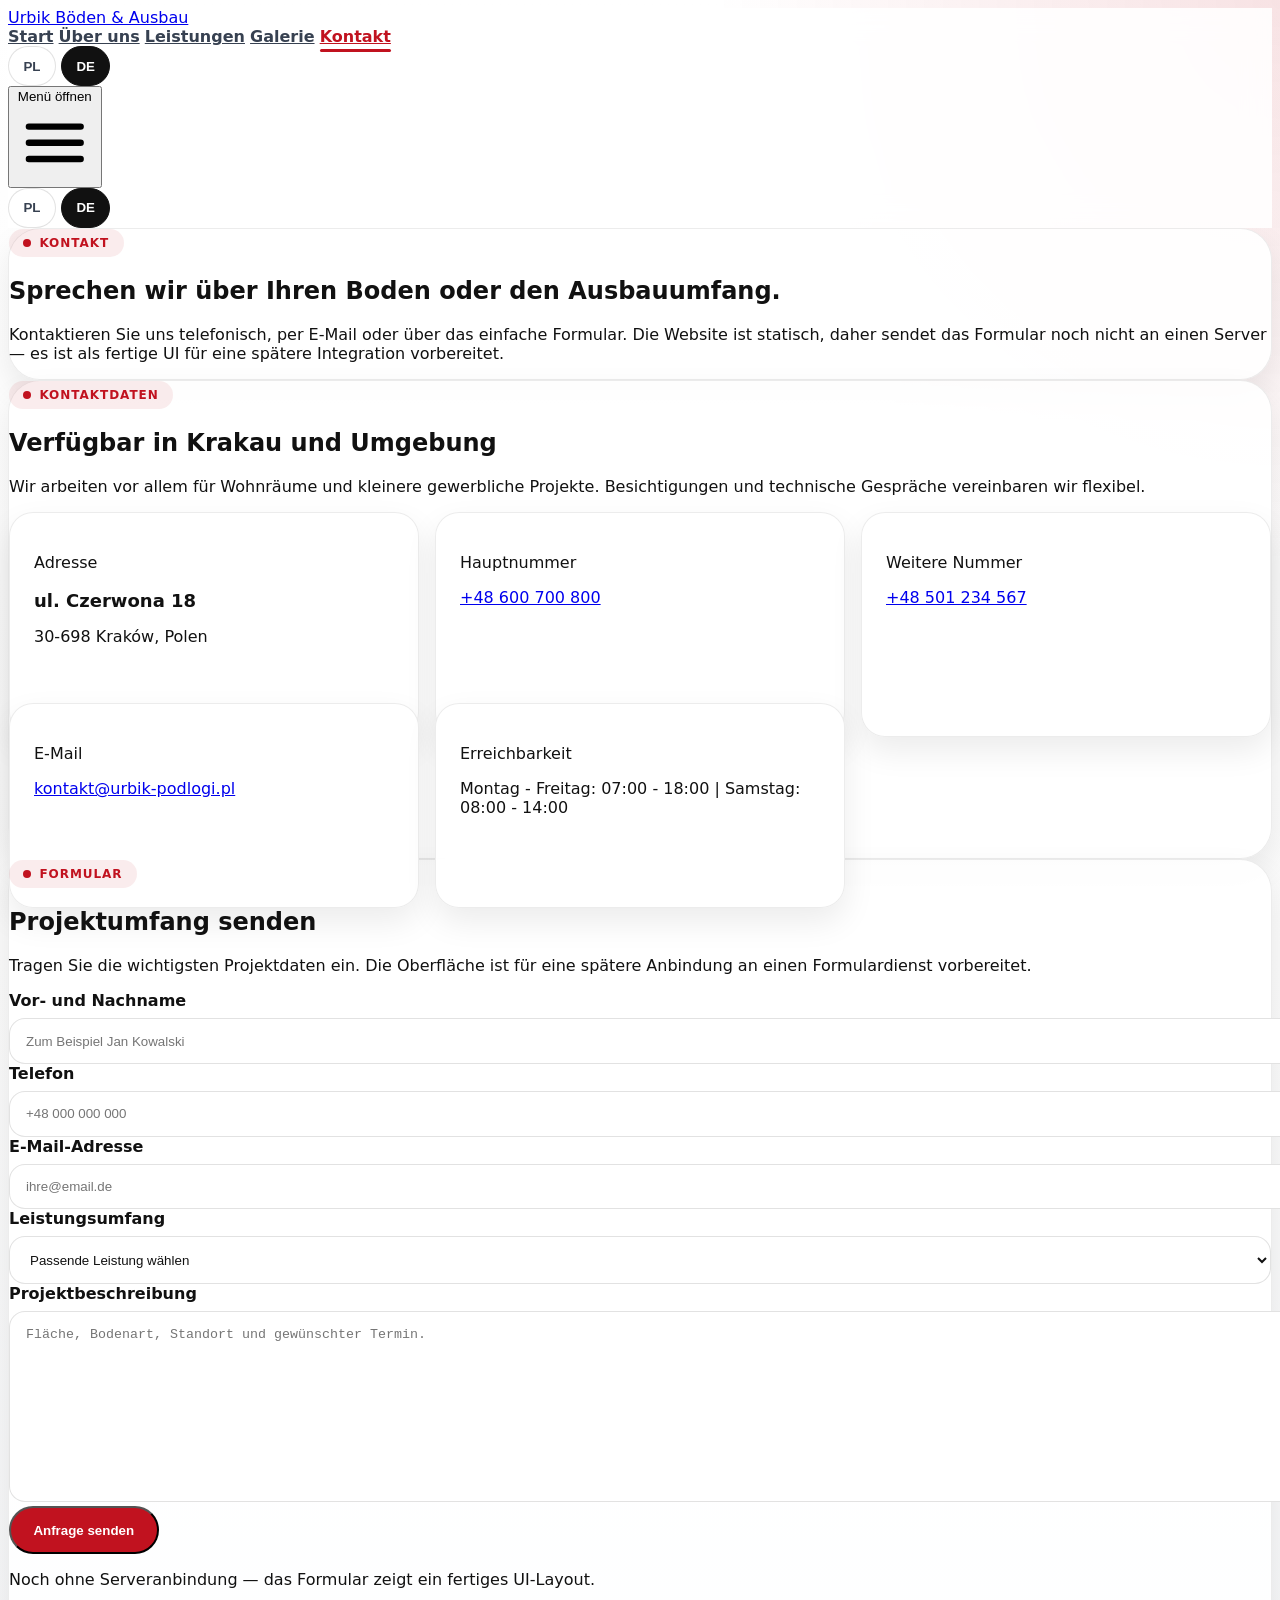
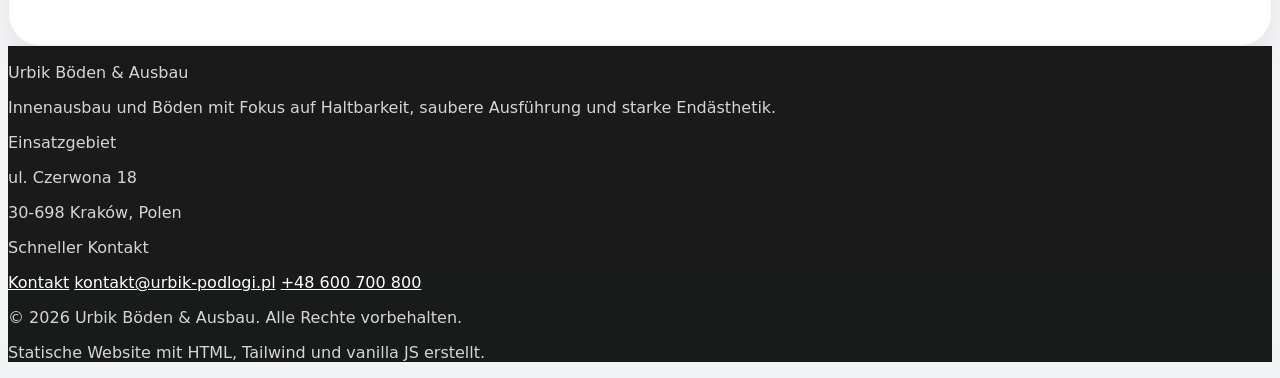
==== contact.html @ 0adbecb0 "urbik" ====
<!DOCTYPE html>
<html lang="de">
<head>
    <meta charset="UTF-8">
    <meta name="viewport" content="width=device-width, initial-scale=1.0">
    <title></title>
    <meta name="description" content="">
    <link rel="canonical" href="">
    <meta property="og:type" content="website">
    <meta property="og:title" content="">
    <meta property="og:description" content="">
    <meta property="og:url" content="">
    <meta property="og:image" content="photos/8c630f6c-326c-4067-af7d-2bb81a57c9bd.JPG">
    <meta name="theme-color" content="#111111">
    <script src="https://cdn.tailwindcss.com"></script>
    <script>
        tailwind.config = {
            theme: {
                extend: {
                    fontFamily: {
                        sans: ['Inter', 'ui-sans-serif', 'system-ui', 'sans-serif']
                    }
                }
            }
        };
    </script>
    <link rel="stylesheet" href="assets/css/styles.css">
    <!-- GA4 placeholder: replace G-XXXXXXXXXX and remove the comment wrapper.
    <script async src="https://www.googletagmanager.com/gtag/js?id=G-XXXXXXXXXX"></script>
    <script>
        window.dataLayer = window.dataLayer || [];
        function gtag(){dataLayer.push(arguments);}
        gtag('js', new Date());
        gtag('config', 'G-XXXXXXXXXX');
    </script>
    -->
    <script src="assets/js/i18n-data.js" defer></script>
    <script src="assets/js/i18n-loader.js" defer></script>
</head>
<body class="theme-body" data-page="contact">
    <a href="#main-content" class="skip-link" data-i18n="common.skipToContent"></a>
    <div class="min-h-screen flex flex-col">
        <header class="sticky top-0 z-50 border-b border-black/5 theme-surface">
            <div class="mx-auto flex max-w-7xl items-center justify-between gap-4 px-4 py-4 sm:px-6 lg:px-8">
                <a href="index.html" class="text-lg font-black tracking-[0.18em] uppercase text-black">
                    <span data-i18n="site.brand"></span>
                </a>
                <div class="flex items-center gap-3 md:gap-4">
                    <nav id="site-nav" class="site-nav fixed inset-x-4 top-20 hidden rounded-3xl border border-black/10 bg-white p-5 shadow-2xl md:static md:block md:rounded-none md:border-0 md:bg-transparent md:p-0 md:shadow-none" data-i18n-attr="aria-label:common.primaryNavigation">
                        <div class="flex flex-col gap-4 md:flex-row md:items-center md:gap-6">
                            <a href="index.html" class="nav-link" data-nav-link="home" data-i18n="navigation.home"></a>
                            <a href="about.html" class="nav-link" data-nav-link="about" data-i18n="navigation.about"></a>
                            <a href="services.html" class="nav-link" data-nav-link="services" data-i18n="navigation.services"></a>
                            <a href="gallery.html" class="nav-link" data-nav-link="gallery" data-i18n="navigation.gallery"></a>
                            <a href="contact.html" class="nav-link" data-nav-link="contact" data-i18n="navigation.contact"></a>
                        </div>
                    </nav>
                    <div class="hidden items-center gap-2 sm:flex" role="group" data-i18n-attr="aria-label:common.languageSwitcher">
                        <button type="button" class="chip-button" data-lang="pl" data-i18n="common.languages.pl"></button>
                        <button type="button" class="chip-button" data-lang="de" data-i18n="common.languages.de"></button>
                    </div>
                    <button type="button" class="inline-flex h-11 w-11 items-center justify-center rounded-full border border-black/10 bg-white text-black md:hidden" data-menu-toggle aria-controls="site-nav" aria-expanded="false">
                        <span class="sr-only" data-i18n="common.openMenu"></span>
                        <svg viewBox="0 0 24 24" class="h-5 w-5" fill="none" stroke="currentColor" stroke-width="2" aria-hidden="true">
                            <path d="M4 7h16M4 12h16M4 17h16" stroke-linecap="round"></path>
                        </svg>
                    </button>
                </div>
            </div>
            <div class="mx-auto flex max-w-7xl items-center justify-center gap-2 px-4 pb-4 sm:hidden sm:px-6 lg:px-8" role="group" data-i18n-attr="aria-label:common.languageSwitcher">
                <button type="button" class="chip-button" data-lang="pl" data-i18n="common.languages.pl"></button>
                <button type="button" class="chip-button" data-lang="de" data-i18n="common.languages.de"></button>
            </div>
        </header>

        <main id="main-content" class="flex-1">
            <section class="mx-auto max-w-7xl px-4 pb-8 pt-10 sm:px-6 lg:px-8 lg:pt-14">
                <div class="section-shell p-6 sm:p-8 lg:p-10">
                    <div class="max-w-3xl space-y-4">
                        <span class="section-label" data-i18n="contact.heroLabel"></span>
                        <h1 class="text-4xl font-black leading-tight text-black sm:text-5xl" data-i18n="contact.heroTitle"></h1>
                        <p class="text-base leading-8 text-gray-700 sm:text-lg" data-i18n="contact.heroIntro"></p>
                    </div>
                </div>
            </section>

            <section class="mx-auto max-w-7xl px-4 py-8 sm:px-6 lg:px-8">
                <div class="grid gap-8 lg:grid-cols-[minmax(0,0.95fr)_minmax(0,1.05fr)]">
                    <div class="section-shell p-6 sm:p-8 lg:p-10">
                        <div class="max-w-3xl space-y-4">
                            <span class="section-label" data-i18n="contact.detailsLabel"></span>
                            <h2 class="text-3xl font-black text-black sm:text-4xl" data-i18n="contact.detailsTitle"></h2>
                            <p class="text-base leading-8 text-gray-700 sm:text-lg" data-i18n="contact.detailsIntro"></p>
                        </div>
                        <div class="contact-grid mt-8">
                            <article class="card-item">
                                <p class="text-sm font-semibold uppercase tracking-[0.12em] text-red-700" data-i18n="contact.addressLabel"></p>
                                <h3 data-i18n="contact.address"></h3>
                                <p class="text-gray-700" data-i18n="contact.cityLine"></p>
                            </article>
                            <article class="card-item">
                                <p class="text-sm font-semibold uppercase tracking-[0.12em] text-red-700" data-i18n="contact.phonePrimaryLabel"></p>
                                <a class="text-xl font-bold text-black" href="tel:" data-contact-link="phonePrimary"></a>
                            </article>
                            <article class="card-item">
                                <p class="text-sm font-semibold uppercase tracking-[0.12em] text-red-700" data-i18n="contact.phoneSecondaryLabel"></p>
                                <a class="text-xl font-bold text-black" href="tel:" data-contact-link="phoneSecondary"></a>
                            </article>
                            <article class="card-item">
                                <p class="text-sm font-semibold uppercase tracking-[0.12em] text-red-700" data-i18n="contact.emailLabel"></p>
                                <a class="text-xl font-bold text-black break-all" href="mailto:" data-contact-link="email"></a>
                            </article>
                            <article class="card-item sm:col-span-2 lg:col-span-3">
                                <p class="text-sm font-semibold uppercase tracking-[0.12em] text-red-700" data-i18n="contact.hoursLabel"></p>
                                <p class="text-gray-700" data-i18n="contact.hours"></p>
                            </article>
                        </div>
                    </div>

                    <div class="section-shell p-6 sm:p-8 lg:p-10">
                        <div class="max-w-3xl space-y-4">
                            <span class="section-label" data-i18n="contact.formLabel"></span>
                            <h2 class="text-3xl font-black text-black sm:text-4xl" data-i18n="contact.formTitle"></h2>
                            <p class="text-base leading-8 text-gray-700 sm:text-lg" data-i18n="contact.formIntro"></p>
                        </div>
                        <form class="mt-8 grid gap-5" data-contact-form novalidate>
                            <div>
                                <label class="field-label" for="name" data-i18n="contact.form.nameLabel"></label>
                                <input id="name" name="name" type="text" class="field-input" data-i18n-attr="placeholder:contact.form.namePlaceholder" autocomplete="name">
                            </div>
                            <div class="grid gap-5 sm:grid-cols-2">
                                <div>
                                    <label class="field-label" for="phone" data-i18n="contact.form.phoneLabel"></label>
                                    <input id="phone" name="phone" type="tel" class="field-input" data-i18n-attr="placeholder:contact.form.phonePlaceholder" autocomplete="tel">
                                </div>
                                <div>
                                    <label class="field-label" for="email" data-i18n="contact.form.emailLabel"></label>
                                    <input id="email" name="email" type="email" class="field-input" data-i18n-attr="placeholder:contact.form.emailPlaceholder" autocomplete="email">
                                </div>
                            </div>
                            <div>
                                <label class="field-label" for="service" data-i18n="contact.form.serviceLabel"></label>
                                <select id="service" name="service" class="field-select" data-contact-service-select></select>
                            </div>
                            <div>
                                <label class="field-label" for="message" data-i18n="contact.form.messageLabel"></label>
                                <textarea id="message" name="message" class="field-textarea" data-i18n-attr="placeholder:contact.form.messagePlaceholder"></textarea>
                            </div>
                            <div class="flex flex-col gap-3 sm:flex-row sm:items-center sm:justify-between">
                                <button type="submit" class="btn-primary" data-i18n="contact.form.submit"></button>
                                <p class="text-sm text-gray-500" data-i18n="contact.form.disclaimer"></p>
                            </div>
                            <p class="form-status" data-form-status aria-live="polite"></p>
                        </form>
                    </div>
                </div>
            </section>
        </main>

        <footer class="footer-shell mt-auto">
            <div class="mx-auto grid max-w-7xl gap-8 px-4 py-10 sm:px-6 lg:grid-cols-[minmax(0,1.2fr)_repeat(2,minmax(0,0.8fr))] lg:px-8">
                <div class="space-y-4">
                    <p class="text-lg font-black uppercase tracking-[0.18em] text-white" data-i18n="site.brand"></p>
                    <p class="max-w-md text-sm leading-7 text-white/70" data-i18n="footer.tagline"></p>
                </div>
                <div class="space-y-3 text-sm leading-7">
                    <p class="font-semibold text-white" data-i18n="footer.locationLabel"></p>
                    <p data-i18n="contact.address"></p>
                    <p data-i18n="contact.cityLine"></p>
                </div>
                <div class="space-y-3 text-sm leading-7">
                    <p class="font-semibold text-white" data-i18n="footer.contactLabel"></p>
                    <a href="contact.html" data-i18n="navigation.contact"></a>
                    <a href="mailto:" data-contact-link="email"></a>
                    <a href="tel:" data-contact-link="phonePrimary"></a>
                </div>
            </div>
            <div class="border-t border-white/10">
                <div class="mx-auto flex max-w-7xl flex-col gap-2 px-4 py-4 text-sm text-white/65 sm:px-6 sm:flex-row sm:items-center sm:justify-between lg:px-8">
                    <p><span>&copy; </span><span data-current-year></span><span> </span><span data-i18n="site.brand"></span><span>. </span><span data-i18n="footer.rights"></span></p>
                    <p data-i18n="footer.credit"></p>
                </div>
            </div>
        </footer>
    </div>

    <div class="lightbox" data-lightbox hidden>
        <div class="lightbox-panel" role="dialog" aria-modal="true" aria-labelledby="lightbox-title" aria-describedby="lightbox-description">
            <div class="lightbox-toolbar">
                <div class="flex gap-2">
                    <button type="button" class="chip-button" data-lightbox-prev>
                        <span aria-hidden="true">&#8592;</span>
                        <span class="sr-only" data-i18n="common.previousImage"></span>
                    </button>
                    <button type="button" class="chip-button" data-lightbox-next>
                        <span aria-hidden="true">&#8594;</span>
                        <span class="sr-only" data-i18n="common.nextImage"></span>
                    </button>
                </div>
                <button type="button" class="chip-button" data-lightbox-close>
                    <span aria-hidden="true">&#10005;</span>
                    <span class="sr-only" data-i18n="common.closeLightbox"></span>
                </button>
            </div>
            <img src="" alt="" data-lightbox-image>
            <div class="lightbox-caption">
                <h3 id="lightbox-title" class="text-2xl font-bold"></h3>
                <p id="lightbox-description"></p>
            </div>
        </div>
    </div>
</body>
</html>
---- assets/css/styles.css ----
:root {
	--color-black: #111111;
	--color-white: #ffffff;
	--color-red: #c1121f;
	--color-red-dark: #8f0d16;
	--color-gray-100: #f5f5f5;
	--color-gray-200: #e5e5e5;
	--color-gray-400: #9ca3af;
	--color-gray-700: #374151;
	--color-gray-900: #1f2937;
	--shadow-soft: 0 20px 45px rgba(17, 17, 17, 0.12);
	--shadow-card: 0 14px 32px rgba(17, 17, 17, 0.08);
	--radius-lg: 1.5rem;
}

html {
	scroll-behavior: smooth;
}

body {
	font-family: Inter, ui-sans-serif, system-ui, -apple-system, BlinkMacSystemFont, "Segoe UI", sans-serif;
	background: var(--color-white);
	color: var(--color-black);
}

.theme-body {
	background:
		radial-gradient(circle at top right, rgba(193, 18, 31, 0.12), transparent 24%),
		linear-gradient(180deg, #ffffff 0%, #fafafa 48%, #f3f4f6 100%);
}

.skip-link {
	position: absolute;
	left: 1rem;
	top: -4rem;
	z-index: 60;
	border-radius: 9999px;
	background: var(--color-black);
	color: var(--color-white);
	padding: 0.75rem 1rem;
	transition: top 0.2s ease;
}

.skip-link:focus {
	top: 1rem;
}

.theme-surface {
	background: rgba(255, 255, 255, 0.88);
	backdrop-filter: blur(14px);
}

.theme-panel {
	background: rgba(255, 255, 255, 0.94);
	border: 1px solid rgba(17, 17, 17, 0.08);
	border-radius: var(--radius-lg);
	box-shadow: var(--shadow-card);
}

.theme-panel-dark {
	background: rgba(17, 17, 17, 0.96);
	color: var(--color-white);
	border-radius: var(--radius-lg);
	box-shadow: var(--shadow-soft);
}

.section-shell {
	border-radius: 2rem;
	border: 1px solid rgba(17, 17, 17, 0.08);
	background: rgba(255, 255, 255, 0.9);
	box-shadow: var(--shadow-card);
}

.section-label {
	display: inline-flex;
	align-items: center;
	gap: 0.5rem;
	border-radius: 9999px;
	background: rgba(193, 18, 31, 0.08);
	color: var(--color-red);
	font-size: 0.75rem;
	font-weight: 700;
	letter-spacing: 0.08em;
	padding: 0.45rem 0.9rem;
	text-transform: uppercase;
}

.section-label::before {
	content: "";
	width: 0.5rem;
	height: 0.5rem;
	border-radius: 9999px;
	background: currentColor;
}

.btn-primary,
.btn-secondary,
.chip-button {
	display: inline-flex;
	align-items: center;
	justify-content: center;
	border-radius: 9999px;
	font-weight: 700;
	transition: transform 0.2s ease, background-color 0.2s ease, color 0.2s ease, border-color 0.2s ease;
}

.btn-primary {
	background: var(--color-red);
	color: var(--color-white);
	min-height: 3rem;
	padding: 0.85rem 1.4rem;
}

.btn-primary:hover,
.btn-primary:focus-visible {
	background: var(--color-red-dark);
	transform: translateY(-1px);
}

.btn-secondary {
	border: 1px solid rgba(17, 17, 17, 0.16);
	color: var(--color-black);
	min-height: 3rem;
	padding: 0.85rem 1.4rem;
}

.btn-secondary:hover,
.btn-secondary:focus-visible {
	border-color: rgba(193, 18, 31, 0.5);
	color: var(--color-red);
	transform: translateY(-1px);
}

.chip-button {
	border: 1px solid rgba(17, 17, 17, 0.12);
	background: rgba(255, 255, 255, 0.9);
	color: var(--color-gray-700);
	min-width: 3rem;
	min-height: 2.5rem;
	padding: 0.55rem 0.9rem;
}

.chip-button[aria-pressed="true"] {
	background: var(--color-black);
	border-color: var(--color-black);
	color: var(--color-white);
}

.nav-link {
	position: relative;
	color: var(--color-gray-700);
	font-weight: 600;
	transition: color 0.2s ease;
}

.nav-link:hover,
.nav-link:focus-visible,
.nav-link.is-active {
	color: var(--color-red);
}

.nav-link.is-active::after {
	content: "";
	position: absolute;
	left: 0;
	bottom: -0.35rem;
	width: 100%;
	height: 0.15rem;
	border-radius: 9999px;
	background: currentColor;
}

.hero-grid {
	display: grid;
	gap: 1.5rem;
}

.hero-visual {
	position: relative;
	overflow: hidden;
	min-height: 22rem;
	border-radius: 2rem;
	background: linear-gradient(135deg, rgba(17, 17, 17, 0.96), rgba(55, 65, 81, 0.96));
}

.hero-visual::before {
	content: "";
	position: absolute;
	inset: 0;
	background: linear-gradient(180deg, rgba(193, 18, 31, 0.18), rgba(17, 17, 17, 0));
}

.hero-image-stack {
	position: absolute;
	inset: 1.5rem;
	display: grid;
	grid-template-columns: repeat(2, minmax(0, 1fr));
	gap: 1rem;
}

.hero-image-stack img {
	width: 100%;
	height: 100%;
	object-fit: cover;
	border-radius: 1.25rem;
	box-shadow: var(--shadow-soft);
}

.hero-image-stack img:nth-child(2) {
	margin-top: 2rem;
}

.hero-image-stack img:nth-child(3) {
	margin-top: -1rem;
}

.info-grid,
.card-grid,
.preview-grid,
.contact-grid {
	display: grid;
	gap: 1rem;
}

.card-item {
	height: 100%;
	border-radius: 1.5rem;
	background: rgba(255, 255, 255, 0.96);
	border: 1px solid rgba(17, 17, 17, 0.08);
	box-shadow: var(--shadow-card);
	padding: 1.5rem;
}

.card-item h3 {
	font-size: 1.125rem;
	font-weight: 700;
	margin-bottom: 0.75rem;
}

.detail-list {
	display: grid;
	gap: 0.5rem;
	margin-top: 1rem;
	color: var(--color-gray-700);
}

.detail-list li {
	display: flex;
	align-items: flex-start;
	gap: 0.65rem;
}

.detail-list li::before {
	content: "";
	width: 0.55rem;
	height: 0.55rem;
	margin-top: 0.45rem;
	border-radius: 9999px;
	background: var(--color-red);
	flex-shrink: 0;
}

.gallery-columns {
	columns: 1;
	column-gap: 1rem;
}

.gallery-card,
.preview-card {
	break-inside: avoid;
	margin-bottom: 1rem;
	overflow: hidden;
	border-radius: 1.5rem;
	border: 1px solid rgba(17, 17, 17, 0.08);
	background: rgba(255, 255, 255, 0.98);
	box-shadow: var(--shadow-card);
}

.gallery-card {
	width: 100%;
	text-align: left;
}

.gallery-card img,
.preview-card img {
	display: block;
	width: 100%;
	height: auto;
}

.gallery-card figcaption,
.preview-card figcaption {
	display: grid;
	gap: 0.45rem;
	padding: 1rem 1rem 1.1rem;
}

.gallery-card-title,
.preview-card-title {
	font-size: 1rem;
	font-weight: 700;
}

.gallery-card-description,
.preview-card-description {
	color: var(--color-gray-700);
	font-size: 0.95rem;
	line-height: 1.65;
}

.gallery-card:hover,
.gallery-card:focus-visible {
	transform: translateY(-2px);
}

.lightbox {
	position: fixed;
	inset: 0;
	z-index: 80;
	display: flex;
	align-items: center;
	justify-content: center;
	padding: 1rem;
	background: rgba(17, 17, 17, 0.88);
}

.lightbox[hidden] {
	display: none;
}

.lightbox-panel {
	width: min(100%, 70rem);
	max-height: 90vh;
	overflow: auto;
	border-radius: 1.75rem;
	background: #111111;
	color: var(--color-white);
	box-shadow: var(--shadow-soft);
}

.lightbox-panel img {
	width: 100%;
	max-height: 68vh;
	object-fit: contain;
	background: #000000;
}

.lightbox-toolbar {
	display: flex;
	align-items: center;
	justify-content: space-between;
	gap: 1rem;
	padding: 1rem;
}

.lightbox-caption {
	display: grid;
	gap: 0.45rem;
	padding: 0 1rem 1.5rem;
}

.lightbox-caption p {
	color: rgba(255, 255, 255, 0.78);
}

.field-label {
	display: block;
	font-weight: 700;
	margin-bottom: 0.5rem;
}

.field-input,
.field-select,
.field-textarea {
	width: 100%;
	border-radius: 1rem;
	border: 1px solid rgba(17, 17, 17, 0.12);
	background: rgba(255, 255, 255, 0.98);
	color: var(--color-black);
	padding: 0.9rem 1rem;
}

.field-input:focus,
.field-select:focus,
.field-textarea:focus,
.chip-button:focus-visible,
.gallery-card:focus-visible,
.btn-primary:focus-visible,
.btn-secondary:focus-visible,
.nav-link:focus-visible {
	outline: 3px solid rgba(193, 18, 31, 0.24);
	outline-offset: 2px;
}

.field-textarea {
	min-height: 10rem;
	resize: vertical;
}

.form-status {
	min-height: 1.5rem;
	color: var(--color-red-dark);
	font-weight: 600;
}

.footer-shell {
	border-top: 1px solid rgba(17, 17, 17, 0.08);
	background: rgba(17, 17, 17, 0.96);
	color: rgba(255, 255, 255, 0.82);
}

.footer-shell a {
	color: var(--color-white);
}

@media (min-width: 640px) {
	.gallery-columns {
		columns: 2;
	}

	.info-grid,
	.preview-grid,
	.contact-grid {
		grid-template-columns: repeat(2, minmax(0, 1fr));
	}
}

@media (min-width: 768px) {
	.hero-grid {
		grid-template-columns: minmax(0, 1.15fr) minmax(0, 0.85fr);
		align-items: stretch;
	}

	.card-grid {
		grid-template-columns: repeat(2, minmax(0, 1fr));
	}
}

@media (min-width: 1024px) {
	.gallery-columns {
		columns: 3;
	}

	.info-grid,
	.preview-grid,
	.contact-grid,
	.card-grid {
		grid-template-columns: repeat(3, minmax(0, 1fr));
	}
}
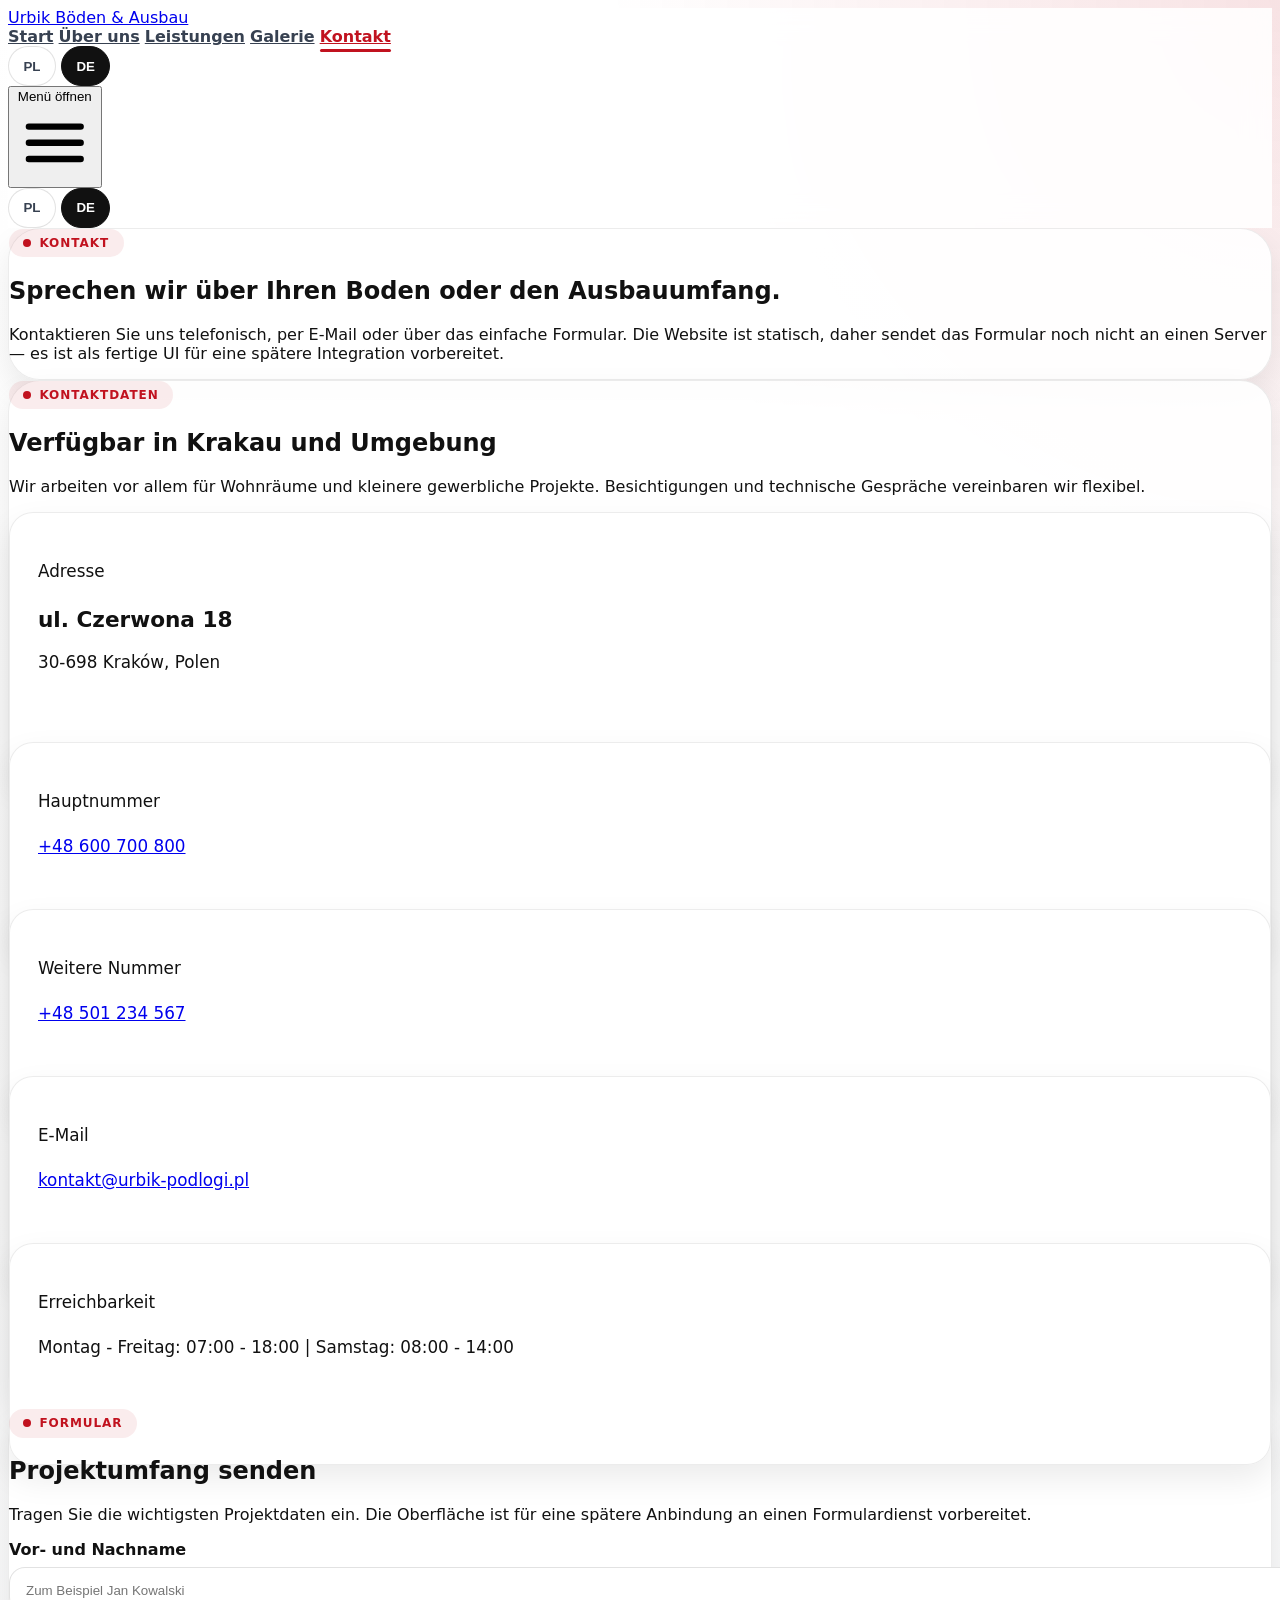
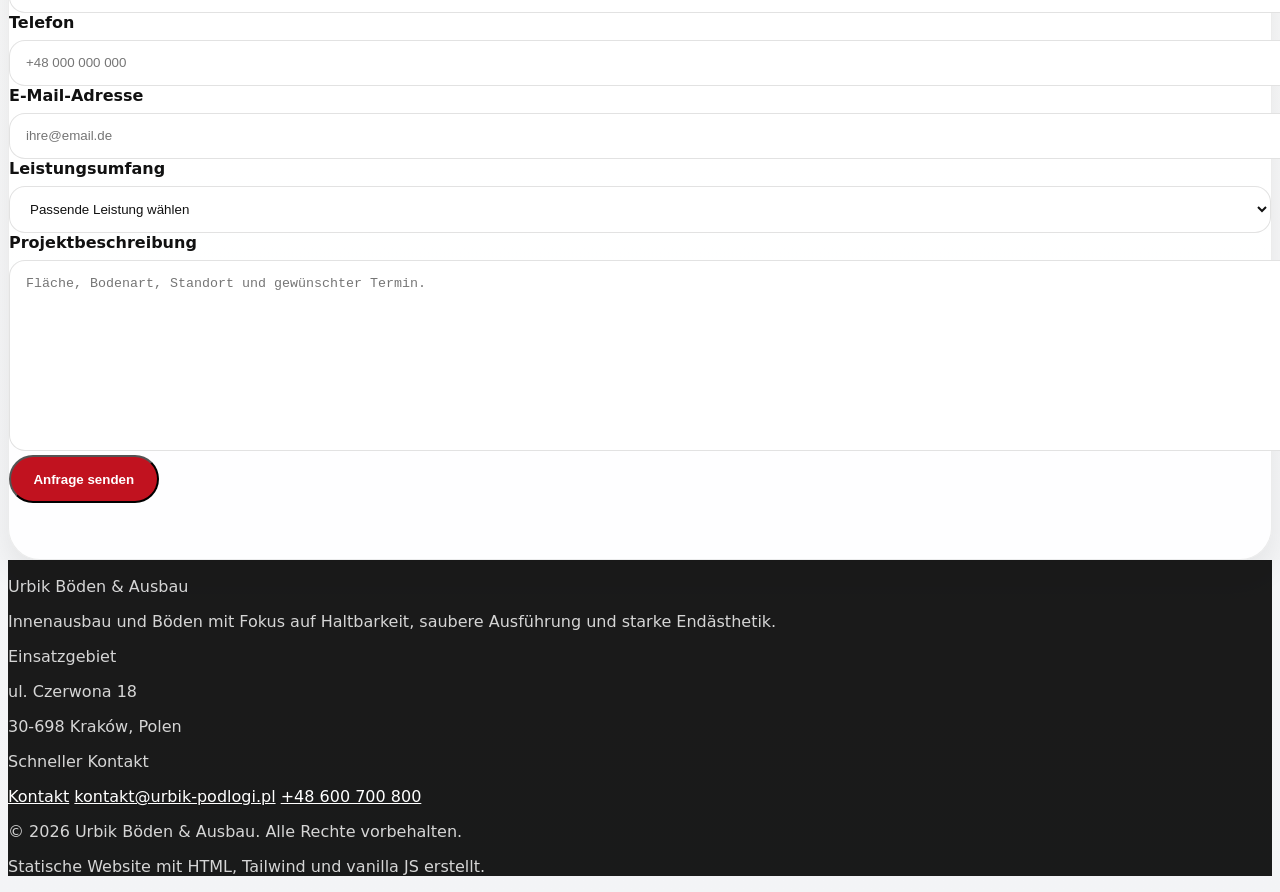
==== commit 0ac934c6: "urbik" ====
--- a/contact.html
+++ b/contact.html
@@ -95,7 +95,7 @@
                         <div class="contact-grid mt-8">
                             <article class="card-item">
                                 <p class="text-sm font-semibold uppercase tracking-[0.12em] text-red-700" data-i18n="contact.addressLabel"></p>
-                                <h3 data-i18n="contact.address"></h3>
+                                <h3 class="text-xl font-bold text-black" data-i18n="contact.address"></h3>
                                 <p class="text-gray-700" data-i18n="contact.cityLine"></p>
                             </article>
                             <article class="card-item">
@@ -108,7 +108,7 @@
                             </article>
                             <article class="card-item">
                                 <p class="text-sm font-semibold uppercase tracking-[0.12em] text-red-700" data-i18n="contact.emailLabel"></p>
-                                <a class="text-xl font-bold text-black break-all" href="mailto:" data-contact-link="email"></a>
+                                <a class="text-xl font-bold text-black break-words" href="mailto:" data-contact-link="email"></a>
                             </article>
                             <article class="card-item sm:col-span-2 lg:col-span-3">
                                 <p class="text-sm font-semibold uppercase tracking-[0.12em] text-red-700" data-i18n="contact.hoursLabel"></p>
--- a/assets/css/styles.css
+++ b/assets/css/styles.css
@@ -222,6 +222,31 @@
 	gap: 1rem;
 }
 
+.contact-grid {
+	grid-template-columns: minmax(0, 1fr);
+	gap: 1.25rem;
+}
+
+.contact-grid .card-item {
+	padding: 1.75rem;
+}
+
+.contact-grid .card-item h3 {
+	font-size: 1.35rem;
+	margin-bottom: 0.85rem;
+}
+
+.contact-grid .card-item p,
+.contact-grid .card-item a {
+	font-size: 1.05rem;
+	line-height: 1.65;
+}
+
+.contact-grid .card-item a {
+	word-break: normal;
+	overflow-wrap: anywhere;
+}
+
 .card-item {
 	height: 100%;
 	border-radius: 1.5rem;
@@ -419,8 +444,7 @@
 	}
 
 	.info-grid,
-	.preview-grid,
-	.contact-grid {
+	.preview-grid {
 		grid-template-columns: repeat(2, minmax(0, 1fr));
 	}
 }
@@ -443,8 +467,11 @@
 
 	.info-grid,
 	.preview-grid,
-	.contact-grid,
 	.card-grid {
 		grid-template-columns: repeat(3, minmax(0, 1fr));
 	}
+
+	.contact-grid {
+		grid-template-columns: minmax(0, 1fr);
+	}
 }
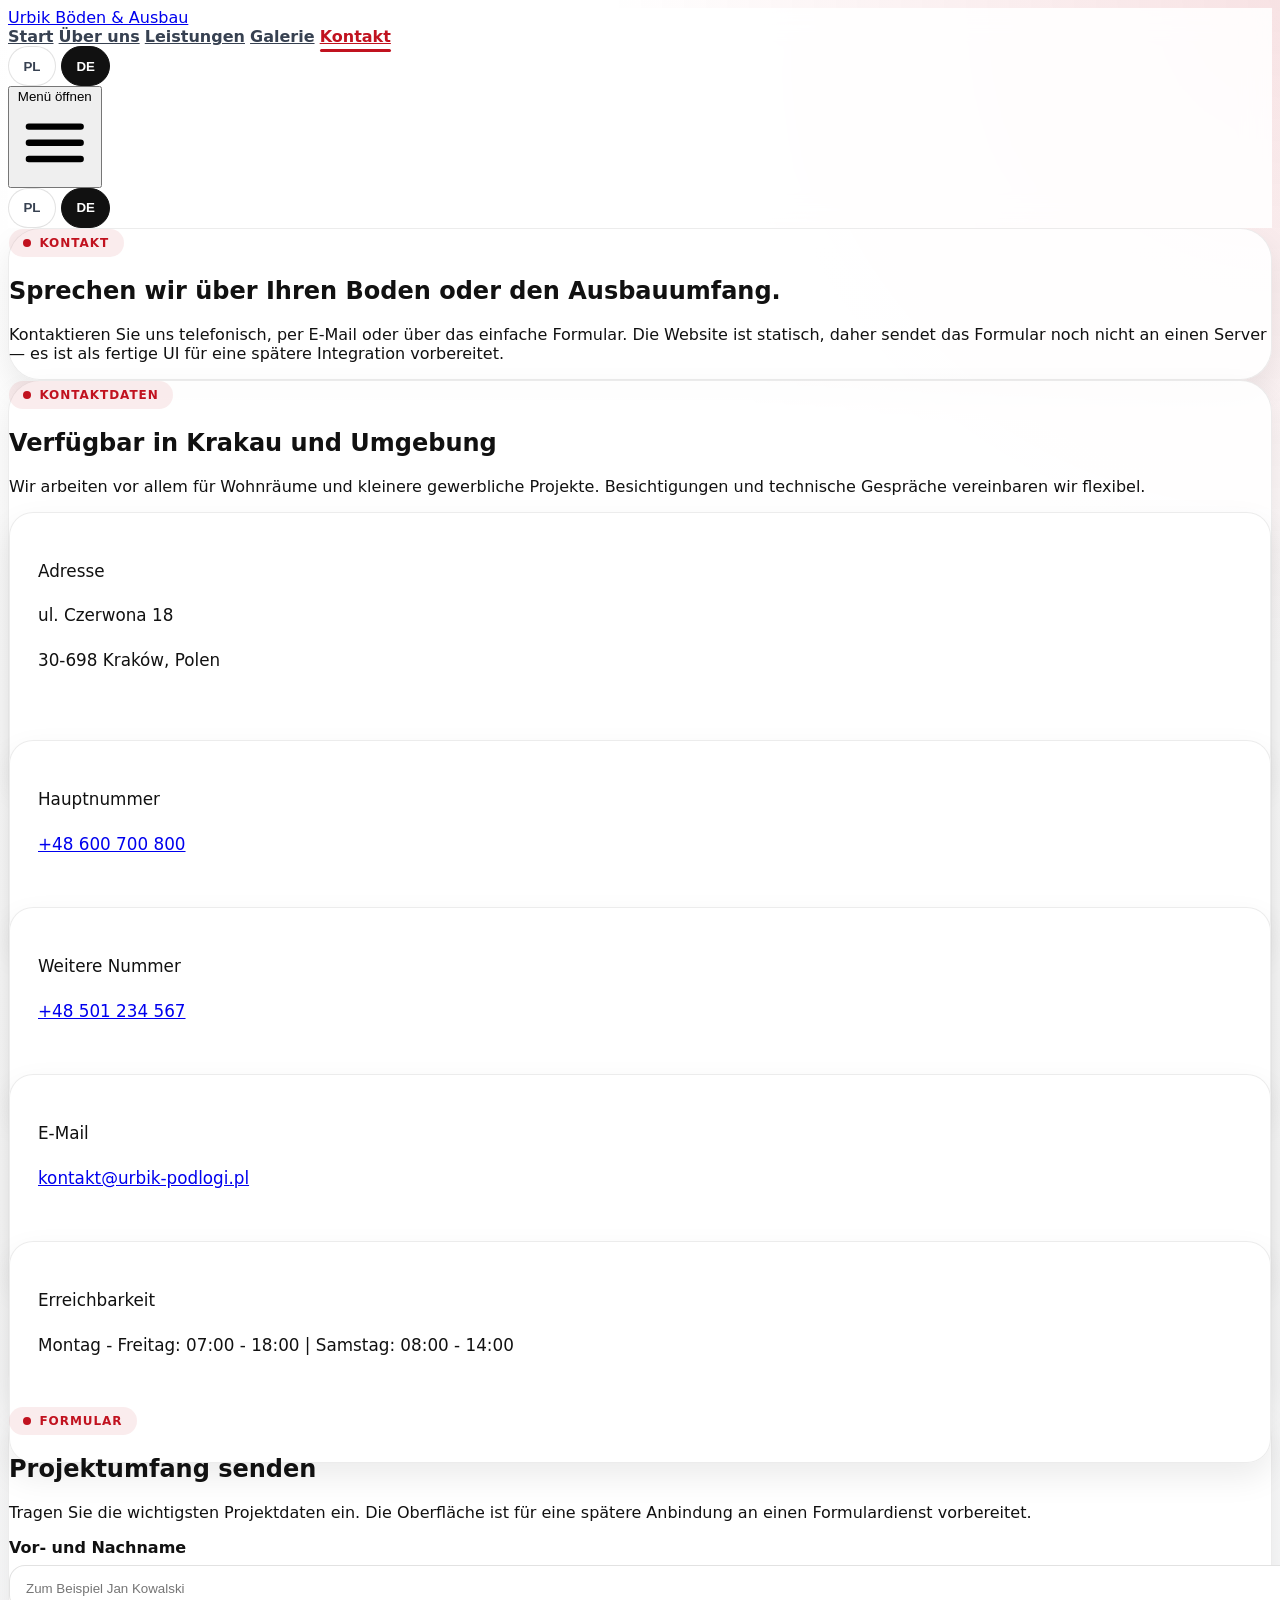
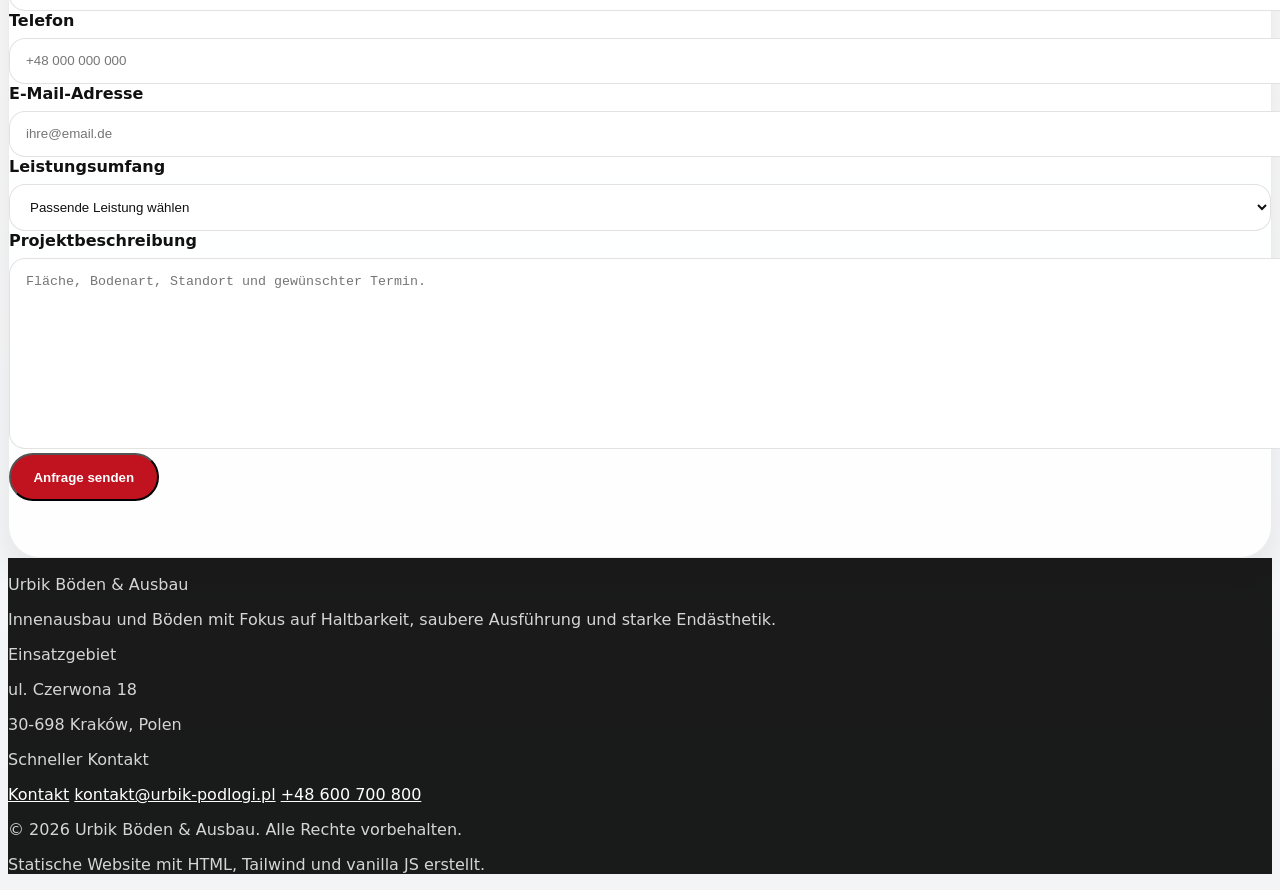
==== commit 7b9bbd48: "urbik" ====
--- a/contact.html
+++ b/contact.html
@@ -95,20 +95,20 @@
                         <div class="contact-grid mt-8">
                             <article class="card-item">
                                 <p class="text-sm font-semibold uppercase tracking-[0.12em] text-red-700" data-i18n="contact.addressLabel"></p>
-                                <h3 class="text-xl font-bold text-black" data-i18n="contact.address"></h3>
+                                <p class="text-gray-700" data-i18n="contact.address"></p>
                                 <p class="text-gray-700" data-i18n="contact.cityLine"></p>
                             </article>
                             <article class="card-item">
                                 <p class="text-sm font-semibold uppercase tracking-[0.12em] text-red-700" data-i18n="contact.phonePrimaryLabel"></p>
-                                <a class="text-xl font-bold text-black" href="tel:" data-contact-link="phonePrimary"></a>
+                                <a class="text-gray-700" href="tel:" data-contact-link="phonePrimary"></a>
                             </article>
                             <article class="card-item">
                                 <p class="text-sm font-semibold uppercase tracking-[0.12em] text-red-700" data-i18n="contact.phoneSecondaryLabel"></p>
-                                <a class="text-xl font-bold text-black" href="tel:" data-contact-link="phoneSecondary"></a>
+                                <a class="text-gray-700" href="tel:" data-contact-link="phoneSecondary"></a>
                             </article>
                             <article class="card-item">
                                 <p class="text-sm font-semibold uppercase tracking-[0.12em] text-red-700" data-i18n="contact.emailLabel"></p>
-                                <a class="text-xl font-bold text-black break-words" href="mailto:" data-contact-link="email"></a>
+                                <a class="text-gray-700 break-words" href="mailto:" data-contact-link="email"></a>
                             </article>
                             <article class="card-item sm:col-span-2 lg:col-span-3">
                                 <p class="text-sm font-semibold uppercase tracking-[0.12em] text-red-700" data-i18n="contact.hoursLabel"></p>
